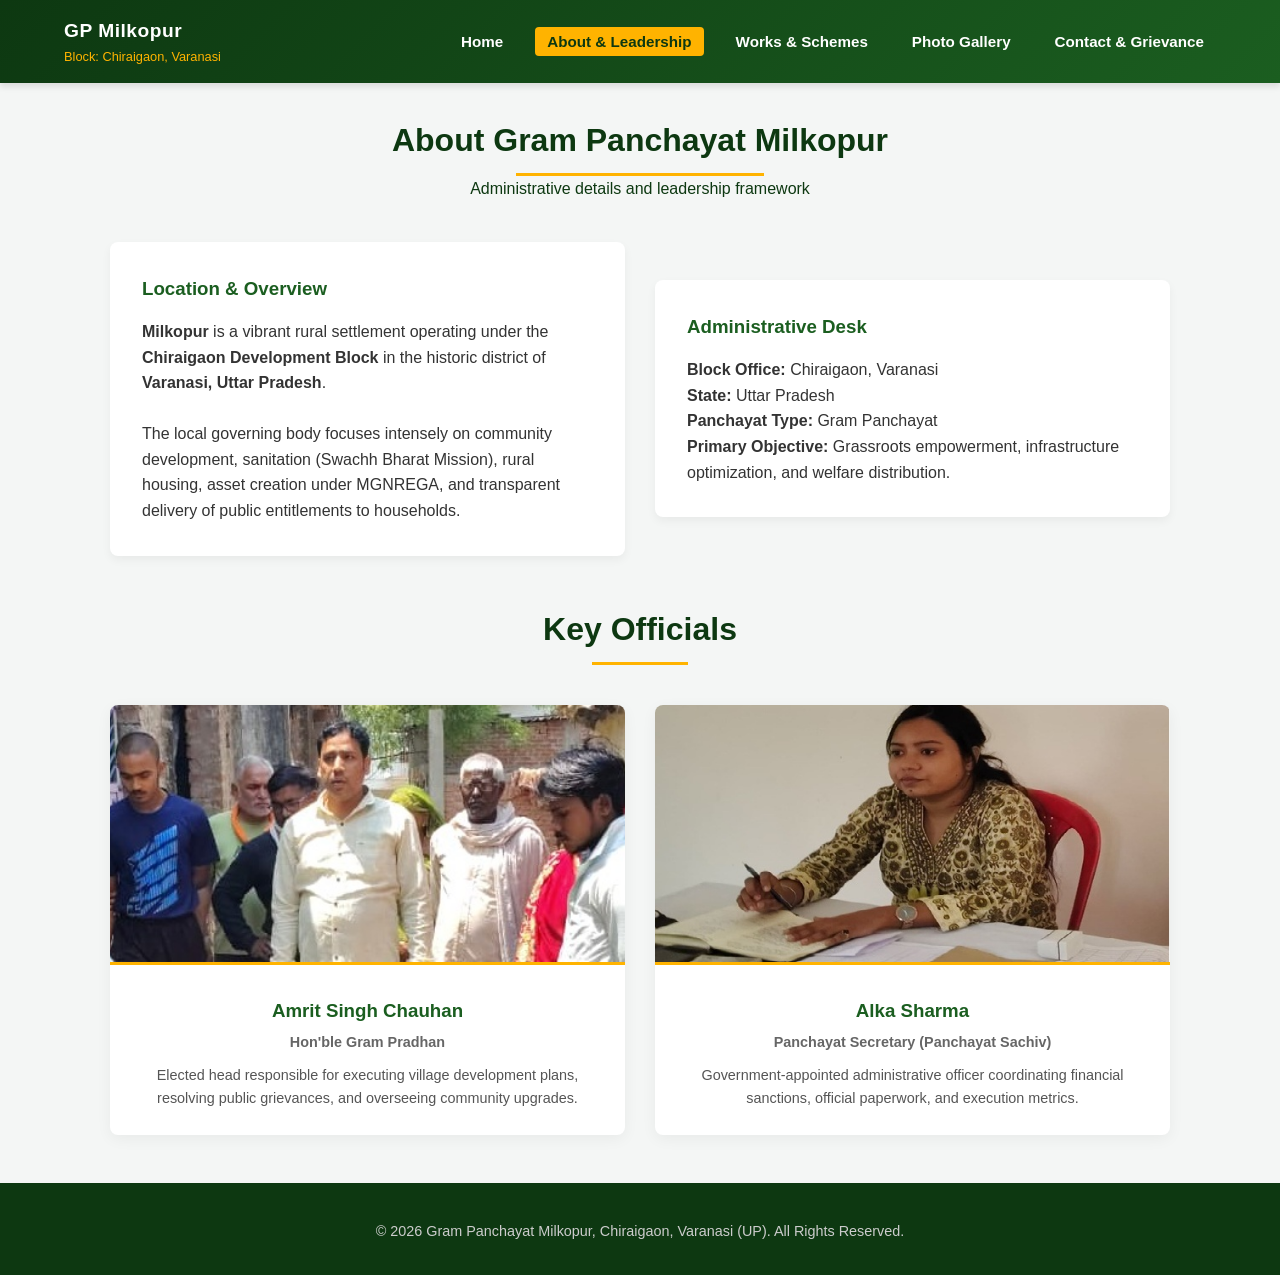
==== about.html @ 80e30052 "First Commit" ====
<!DOCTYPE html>
<html lang="en">
<head>
    <meta charset="UTF-8">
    <meta name="viewport" content="width=device-width, initial-scale=1.0">
    <title>About Us - Gram Panchayat Milkopur</title>
    <link rel="stylesheet" href="style.css">
</head>
<body>

    <header>
        <div class="logo-area">
            <div class="logo-text">
                <h1>GP Milkopur</h1>
                <p>Block: Chiraigaon, Varanasi</p>
            </div>
        </div>
        <div class="menu-toggle" id="mobile-menu">&#9776;</div>
        <nav>
            <ul>
                <li><a href="index.html">Home</a></li>
                <li><a href="about.html">About & Leadership</a></li>
                <li><a href="services.html">Works & Schemes</a></li>
                <li><a href="gallery.html">Photo Gallery</a></li>
                <li><a href="contact.html">Contact & Grievance</a></li>
            </ul>
        </nav>
    </header>

    <div class="container">
        <div class="section-title">
            <h2>About Gram Panchayat Milkopur</h2>
            <p>Administrative details and leadership framework</p>
        </div>

        <div class="grid-2" style="margin-bottom: 3rem;">
            <div class="info-box">
                <h3>Location & Overview</h3>
                <p><strong>Milkopur</strong> is a vibrant rural settlement operating under the <strong>Chiraigaon Development Block</strong> in the historic district of <strong>Varanasi, Uttar Pradesh</strong>.</p>
                <br>
                <p>The local governing body focuses intensely on community development, sanitation (Swachh Bharat Mission), rural housing, asset creation under MGNREGA, and transparent delivery of public entitlements to households.</p>
            </div>
            <div class="info-box">
                <h3>Administrative Desk</h3>
                <p><strong>Block Office:</strong> Chiraigaon, Varanasi</p>
                <p><strong>State:</strong> Uttar Pradesh</p>
                <p><strong>Panchayat Type:</strong> Gram Panchayat</p>
                <p><strong>Primary Objective:</strong> Grassroots empowerment, infrastructure optimization, and welfare distribution.</p>
            </div>
        </div>

        <div class="section-title">
            <h2>Key Officials</h2>
        </div>

        <div class="leadership-grid">
            <div class="card">
                <img src="pankaj.jpeg" alt="Amrit Singh Chauhan">
                <div class="card-content">
                    <h3>Amrit Singh Chauhan</h3>
                    <div class="designation">Hon'ble Gram Pradhan</div>
                    <p>Elected head responsible for executing village development plans, resolving public grievances, and overseeing community upgrades.</p>
                </div>
            </div>

            <div class="card">
                <img src="alkamam.jpg" alt="Alka Sharma">
                <div class="card-content">
                    <h3>Alka Sharma</h3>
                    <div class="designation">Panchayat Secretary (Panchayat Sachiv)</div>
                    <p>Government-appointed administrative officer coordinating financial sanctions, official paperwork, and execution metrics.</p>
                </div>
            </div>
        </div>
    </div>

    <footer>
        <p>&copy; 2026 Gram Panchayat Milkopur, Chiraigaon, Varanasi (UP). All Rights Reserved.</p>
    </footer>

    <script src="script.js"></script>
</body>
</html>
---- style.css ----
:root {
    --primary: #1b5e20;
    --primary-dark: #0d3811;
    --accent: #ffb300;
    --text-dark: #333333;
    --bg-light: #f4f6f5;
    --white: #ffffff;
    --transition: all 0.3s ease;
}

* {
    margin: 0;
    padding: 0;
    box-sizing: border-box;
    font-family: 'Segoe UI', Tahoma, Geneva, Verdana, sans-serif;
}

body {
    background-color: var(--bg-light);
    color: var(--text-dark);
    line-height: 1.6;
}

/* Header & Navigation */
header {
    background: linear-gradient(135deg, var(--primary-dark), var(--primary));
    color: var(--white);
    padding: 1rem 5%;
    display: flex;
    justify-content: space-between;
    align-items: center;
    position: sticky;
    top: 0;
    z-index: 1000;
    box-shadow: 0 4px 6px rgba(0,0,0,0.1);
}

.logo-area {
    display: flex;
    align-items: center;
    gap: 15px;
}

.logo-area img {
    width: 55px;
    height: 55px;
    background: var(--white);
    border-radius: 50%;
    padding: 2px;
}

.logo-text h1 {
    font-size: 1.2rem;
    letter-spacing: 0.5px;
}

.logo-text p {
    font-size: 0.8rem;
    color: var(--accent);
}

nav ul {
    display: flex;
    list-style: none;
    gap: 20px;
}

nav a {
    color: var(--white);
    text-decoration: none;
    font-weight: 600;
    font-size: 0.95rem;
    padding: 6px 12px;
    border-radius: 4px;
    transition: var(--transition);
}

nav a:hover, nav a.active {
    background-color: var(--accent);
    color: var(--primary-dark);
}

.menu-toggle {
    display: none;
    cursor: pointer;
    font-size: 1.5rem;
}

/* Hero Section */
.hero {
    background: linear-gradient(rgba(13, 56, 17, 0.75), rgba(27, 94, 32, 0.75)), url('https://images.unsplash.com/photo-1500382017468-9049fed747ef?auto=format&fit=crop&w=1200&q=80') center/cover no-repeat;
    color: var(--white);
    text-align: center;
    padding: 5rem 1rem;
}

.hero h2 {
    font-size: 2.5rem;
    margin-bottom: 1rem;
}

.hero p {
    font-size: 1.2rem;
    max-width: 700px;
    margin: 0 auto 2rem auto;
    color: #e0e0e0;
}

.btn {
    display: inline-block;
    background-color: var(--accent);
    color: var(--primary-dark);
    padding: 10px 25px;
    font-weight: bold;
    border-radius: 4px;
    text-decoration: none;
    transition: var(--transition);
}

.btn:hover {
    background-color: #ffa000;
    transform: translateY(-2px);
}

/* Common Container & Sections */
.container {
    max-width: 1100px;
    margin: 2rem auto;
    padding: 0 20px;
}

.section-title {
    text-align: center;
    margin-bottom: 2.5rem;
    color: var(--primary-dark);
}

.section-title h2 {
    font-size: 2rem;
    position: relative;
    display: inline-block;
    padding-bottom: 10px;
}

.section-title h2::after {
    content: '';
    position: absolute;
    width: 50%;
    height: 3px;
    background-color: var(--accent);
    bottom: 0;
    left: 25%;
}

/* Leadership Cards */
.leadership-grid {
    display: grid;
    grid-template-columns: repeat(auto-fit, minmax(280px, 1fr));
    gap: 30px;
    margin-bottom: 3rem;
}

.card {
    background: var(--white);
    border-radius: 8px;
    overflow: hidden;
    box-shadow: 0 4px 15px rgba(0,0,0,0.05);
    text-align: center;
    transition: var(--transition);
}

.card:hover {
    transform: translateY(-5px);
    box-shadow: 0 8px 25px rgba(0,0,0,0.1);
}

.card img {
    width: 100%;
    height: 260px;
    object-fit: cover;
    border-bottom: 3px solid var(--accent);
}

.card-content {
    padding: 1.5rem;
}

.card-content h3 {
    color: var(--primary);
    margin-bottom: 5px;
}

.card-content .designation {
    font-weight: bold;
    color: #666;
    font-size: 0.9rem;
    margin-bottom: 10px;
}

.card-content p {
    font-size: 0.9rem;
    color: #555;
}

/* Stats Section */
.stats {
    background-color: var(--primary);
    color: var(--white);
    padding: 3rem 1rem;
    display: grid;
    grid-template-columns: repeat(auto-fit, minmax(200px, 1fr));
    text-align: center;
    gap: 20px;
    margin: 3rem 0;
}

.stat-item h3 {
    font-size: 2.5rem;
    color: var(--accent);
    margin-bottom: 5px;
}

/* Grid Layouts for Pages */
.grid-2 {
    display: grid;
    grid-template-columns: 1fr 1fr;
    gap: 30px;
    align-items: center;
}

.info-box {
    background: var(--white);
    padding: 2rem;
    border-radius: 8px;
    box-shadow: 0 4px 10px rgba(0,0,0,0.05);
}

.info-box h3 {
    color: var(--primary);
    margin-bottom: 15px;
}

.info-box ul {
    list-style-type: square;
    padding-left: 20px;
}

.info-box li {
    margin-bottom: 10px;
}

/* Forms */
form {
    background: var(--white);
    padding: 2rem;
    border-radius: 8px;
    box-shadow: 0 4px 15px rgba(0,0,0,0.05);
    max-width: 700px;
    margin: 0 auto;
}

.form-group {
    margin-bottom: 1.2rem;
}

.form-group label {
    display: block;
    margin-bottom: 5px;
    font-weight: 600;
}

.form-group input, .form-group textarea, .form-group select {
    width: 100%;
    padding: 10px;
    border: 1px solid #ccc;
    border-radius: 4px;
    font-size: 1rem;
}

.form-group textarea {
    resize: vertical;
    height: 120px;
}

/* Footer */
footer {
    background-color: var(--primary-dark);
    color: var(--white);
    text-align: center;
    padding: 2rem 1rem;
    margin-top: 3rem;
}

footer p {
    font-size: 0.9rem;
    color: #ccc;
    margin-top: 5px;
}

/* Responsive Design */
@media(max-width: 768px) {
    nav ul {
        display: none;
        flex-direction: column;
        position: absolute;
        top: 100%;
        left: 0;
        width: 100%;
        background-color: var(--primary-dark);
        padding: 1rem 0;
        text-align: center;
    }
    nav ul.show {
        display: flex;
    }
    .menu-toggle {
        display: block;
    }
    .grid-2 {
        grid-template-columns: 1fr;
    }
}
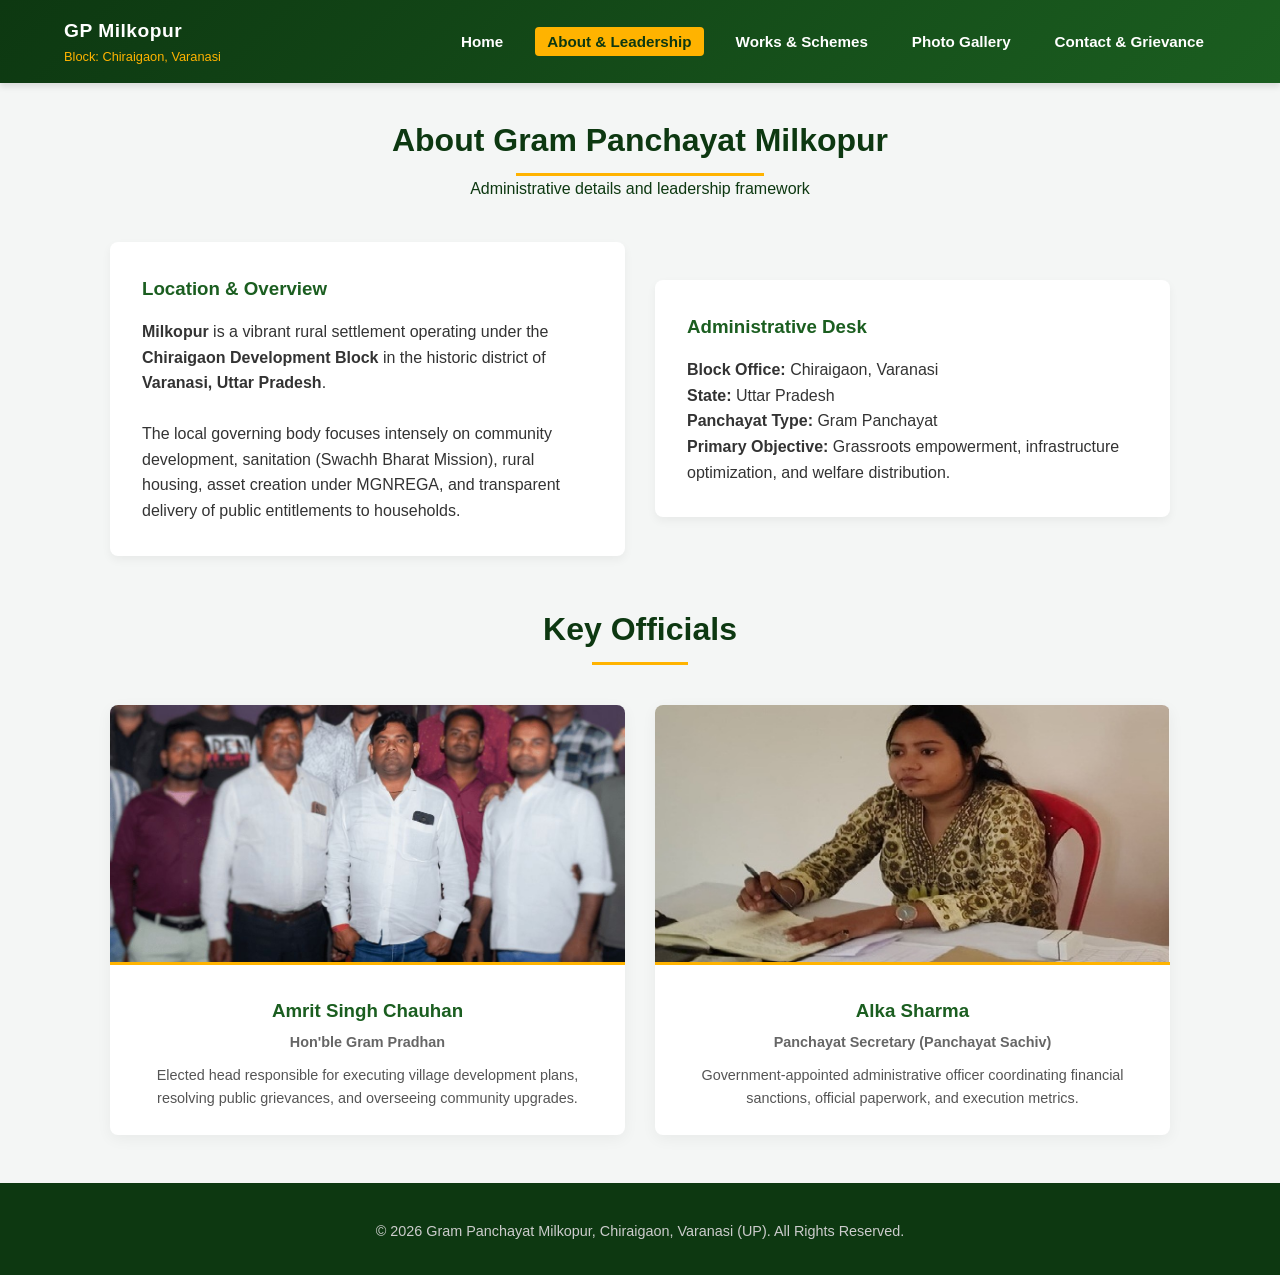
==== commit b677bc72: "Update image source for Amrit Singh Chauhan" ====
--- a/about.html
+++ b/about.html
@@ -55,7 +55,7 @@
 
         <div class="leadership-grid">
             <div class="card">
-                <img src="pankaj.jpeg" alt="Amrit Singh Chauhan">
+                <img src="1_3.jpg" alt="Amrit Singh Chauhan">
                 <div class="card-content">
                     <h3>Amrit Singh Chauhan</h3>
                     <div class="designation">Hon'ble Gram Pradhan</div>
